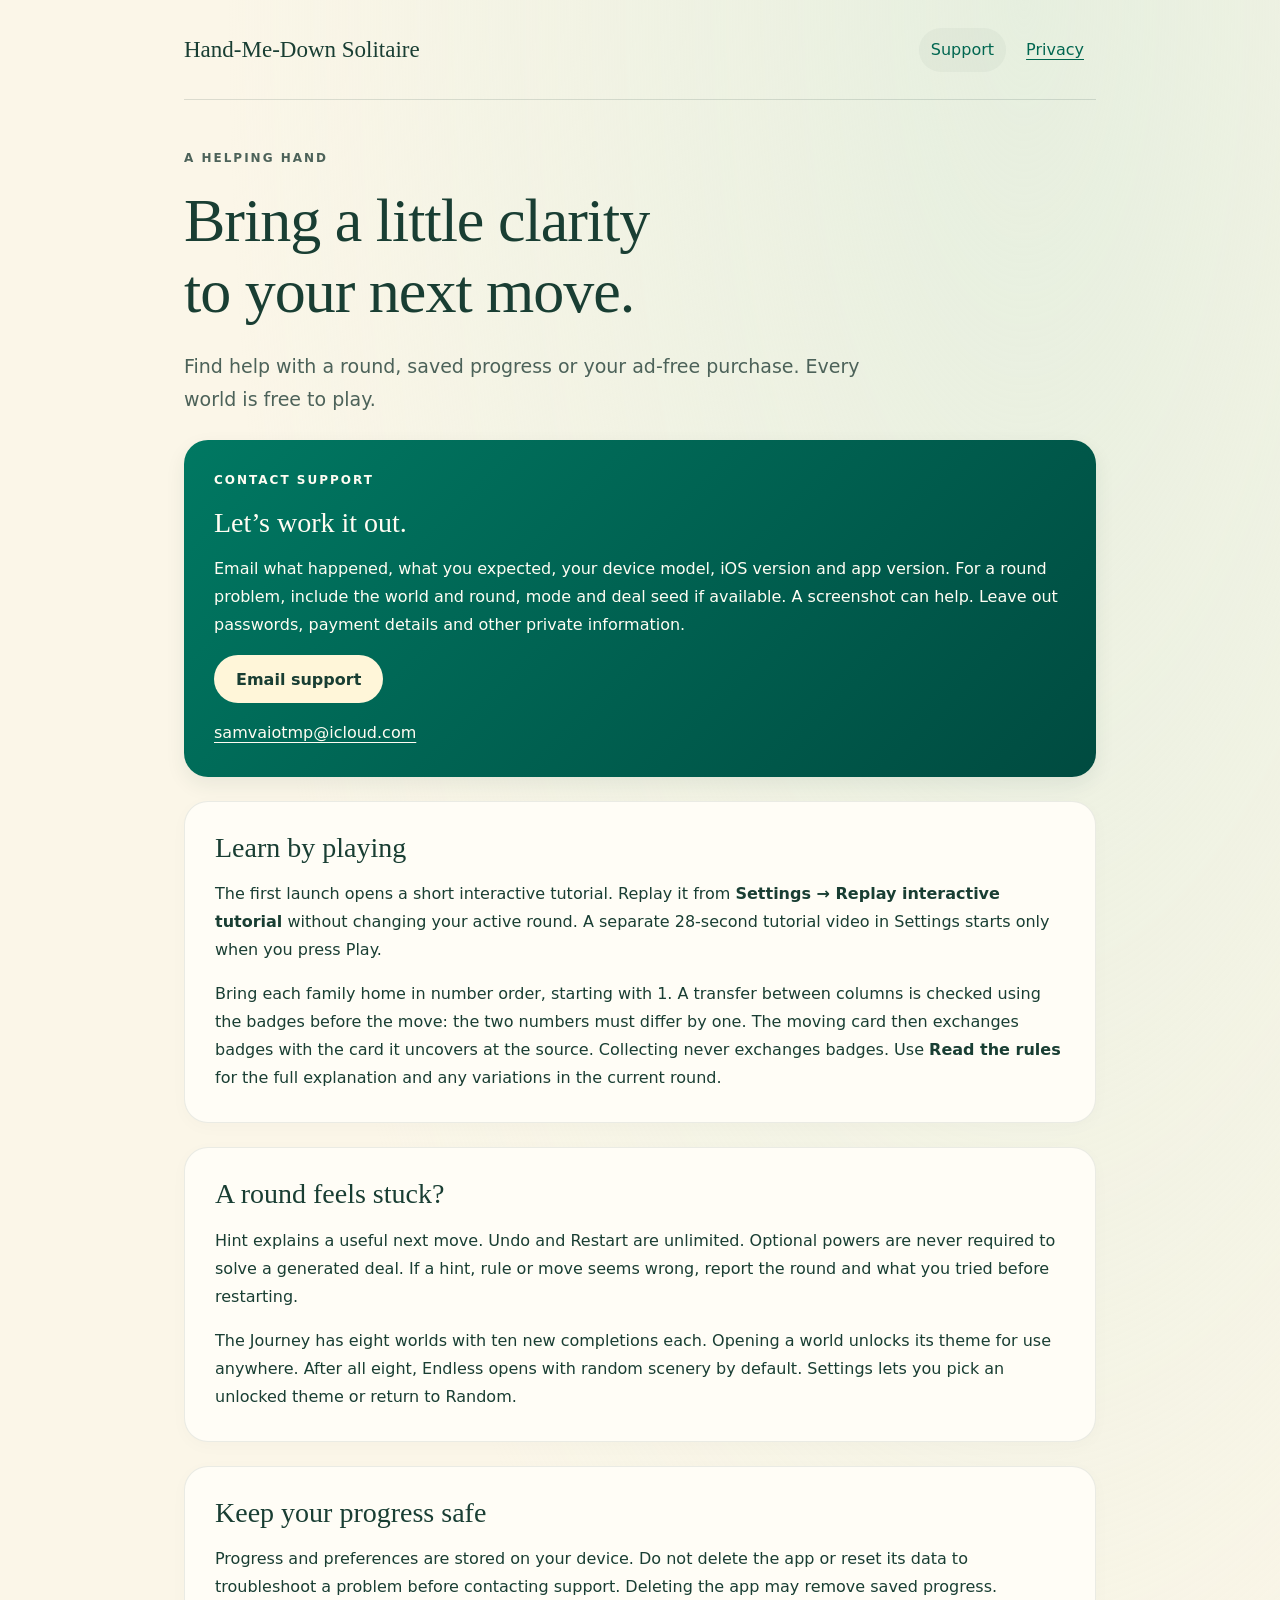
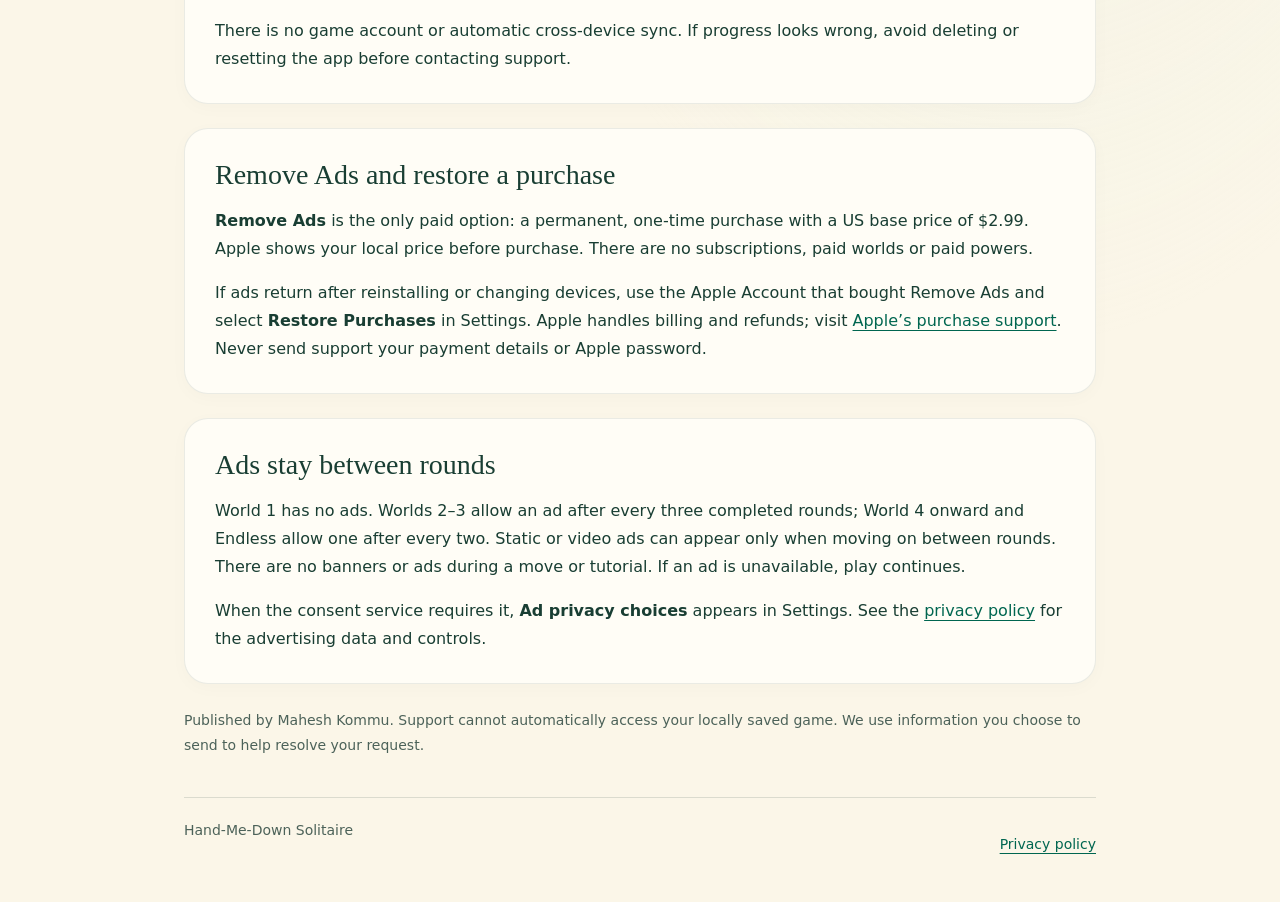
==== index.html @ 232c3b8e "Publish Hand-Me-Down support and privacy pages" ====
<!doctype html>
<html lang="en"><head><meta charset="utf-8"><meta name="viewport" content="width=device-width,initial-scale=1"><title>Support · Hand-Me-Down Solitaire</title><meta name="description" content="Help with Hand-Me-Down Solitaire: rules, saved progress, tutorials, purchases and ad choices."><meta name="theme-color" content="#006650"><link rel="canonical" href="https://samvaio00.github.io/hand-me-down-support/"><link rel="stylesheet" href="site.css"></head><body><a class="skip" href="#main">Skip to content</a><div class="shell"><header><a class="brand" href="./">Hand-Me-Down Solitaire</a><nav aria-label="Support pages"><a href="./" aria-current="page">Support</a><a href="privacy.html">Privacy</a></nav></header><main id="main"><p class="eyebrow">A helping hand</p><h1>Bring a little clarity<br>to your next move.</h1><p class="intro">Find help with a round, saved progress or your ad-free purchase. Every world is free to play.</p>
<section class="hero" aria-labelledby="contact"><p class="eyebrow">Contact support</p><h2 id="contact">Let’s work it out.</h2><p>Email what happened, what you expected, your device model, iOS version and app version. For a round problem, include the world and round, mode and deal seed if available. A screenshot can help. Leave out passwords, payment details and other private information.</p><a class="button" href="mailto:samvaiotmp@icloud.com?subject=Hand-Me-Down%20Solitaire%20support">Email support</a><p style="margin-top:16px;margin-bottom:0"><a href="mailto:samvaiotmp@icloud.com">samvaiotmp@icloud.com</a></p></section>
<section class="card"><h2>Learn by playing</h2><p>The first launch opens a short interactive tutorial. Replay it from <strong>Settings → Replay interactive tutorial</strong> without changing your active round. A separate 28-second tutorial video in Settings starts only when you press Play.</p><p>Bring each family home in number order, starting with 1. A transfer between columns is checked using the badges before the move: the two numbers must differ by one. The moving card then exchanges badges with the card it uncovers at the source. Collecting never exchanges badges. Use <strong>Read the rules</strong> for the full explanation and any variations in the current round.</p></section>
<section class="card"><h2>A round feels stuck?</h2><p>Hint explains a useful next move. Undo and Restart are unlimited. Optional powers are never required to solve a generated deal. If a hint, rule or move seems wrong, report the round and what you tried before restarting.</p><p>The Journey has eight worlds with ten new completions each. Opening a world unlocks its theme for use anywhere. After all eight, Endless opens with random scenery by default. Settings lets you pick an unlocked theme or return to Random.</p></section>
<section class="card"><h2>Keep your progress safe</h2><p>Progress and preferences are stored on your device. Do not delete the app or reset its data to troubleshoot a problem before contacting support. Deleting the app may remove saved progress.</p><p>There is no game account or automatic cross-device sync. If progress looks wrong, avoid deleting or resetting the app before contacting support.</p></section>
<section class="card"><h2>Remove Ads and restore a purchase</h2><p><strong>Remove Ads</strong> is the only paid option: a permanent, one-time purchase with a US base price of $2.99. Apple shows your local price before purchase. There are no subscriptions, paid worlds or paid powers.</p><p>If ads return after reinstalling or changing devices, use the Apple Account that bought Remove Ads and select <strong>Restore Purchases</strong> in Settings. Apple handles billing and refunds; visit <a href="https://reportaproblem.apple.com/">Apple’s purchase support</a>. Never send support your payment details or Apple password.</p></section>
<section class="card"><h2>Ads stay between rounds</h2><p>World 1 has no ads. Worlds 2–3 allow an ad after every three completed rounds; World 4 onward and Endless allow one after every two. Static or video ads can appear only when moving on between rounds. There are no banners or ads during a move or tutorial. If an ad is unavailable, play continues.</p><p>When the consent service requires it, <strong>Ad privacy choices</strong> appears in Settings. See the <a href="privacy.html#advertising">privacy policy</a> for the advertising data and controls.</p></section>
<p class="note">Published by Mahesh Kommu. Support cannot automatically access your locally saved game. We use information you choose to send to help resolve your request.</p></main><footer><span>Hand-Me-Down Solitaire</span><a href="privacy.html">Privacy policy</a></footer></div></body></html>
---- site.css ----
:root{color-scheme:light;--ink:#193e33;--muted:#4c6259;--paper:#fbf6e8;--green:#006650;--line:#193e3324;font-family:system-ui,-apple-system,BlinkMacSystemFont,'Segoe UI',sans-serif;color:var(--ink);background:var(--paper)}*{box-sizing:border-box}body{margin:0;background:radial-gradient(ellipse at 80% 0,#e6efdf 0,transparent 55%),var(--paper);min-height:100vh}a{color:var(--green);text-underline-offset:4px;overflow-wrap:anywhere}a:focus-visible,summary:focus-visible{outline:3px solid #936710;outline-offset:4px}.skip{position:absolute;top:-80px;left:20px;padding:12px;background:white}.skip:focus{top:12px}.shell{max-width:960px;margin:auto;padding:0 24px}header{display:flex;justify-content:space-between;align-items:center;gap:20px;border-bottom:1px solid var(--line);min-height:100px}.brand{font-family:Georgia,serif;font-size:23px;text-decoration:none;color:var(--ink)}nav{display:flex;gap:8px}nav a{display:inline-flex;align-items:center;min-height:44px;padding:8px 12px;border-radius:24px}nav a[aria-current=page]{background:#193e330a;text-decoration:none}main{padding:48px 0 24px}.eyebrow{text-transform:uppercase;letter-spacing:2px;font-size:12px;font-weight:650;color:var(--muted)}h1,h2{font-family:Georgia,serif;font-weight:400;line-height:1.15}h1{font-size:clamp(38px,7vw,62px);max-width:760px;margin:12px 0 22px;letter-spacing:-1px}h2{font-size:28px;margin:0 0 16px}p,li{line-height:1.75;font-size:16px}p{margin:0 0 16px}.intro{font-size:19px;color:var(--muted);max-width:700px}.hero,.card{border-radius:24px;padding:30px;margin:24px 0}.hero{background:linear-gradient(135deg,#007862,#004b40);color:#fffdf3;box-shadow:0 8px 20px #193e3314}.hero .eyebrow,.hero a{color:#fffdf3}.button{display:inline-flex;align-items:center;justify-content:center;min-height:48px;padding:12px 22px;background:#fff6d9;color:#193e33!important;text-decoration:none;border-radius:28px;font-weight:650}.card{background:#fffdf6;border:1px solid #193e3317;box-shadow:0 4px 18px #193e3306}.card>:last-child{margin-bottom:0}.contents{display:flex;flex-wrap:wrap;gap:4px 18px;margin:28px 0}.contents a{display:inline-flex;align-items:center;min-height:44px}.note{font-size:14px;color:var(--muted)}li{margin:7px 0}footer{padding:24px 0 36px;display:flex;justify-content:space-between;gap:16px;border-top:1px solid var(--line);color:var(--muted);font-size:14px}footer a{min-height:44px;display:inline-flex;align-items:center}section[id]{scroll-margin-top:24px}@media(max-width:600px){header{flex-wrap:wrap;gap:4px;padding:18px 0}.brand{font-size:21px}nav a{padding:8px 10px}main{padding-top:30px}.card,.hero{padding:24px 20px}footer{flex-direction:column;gap:0}}
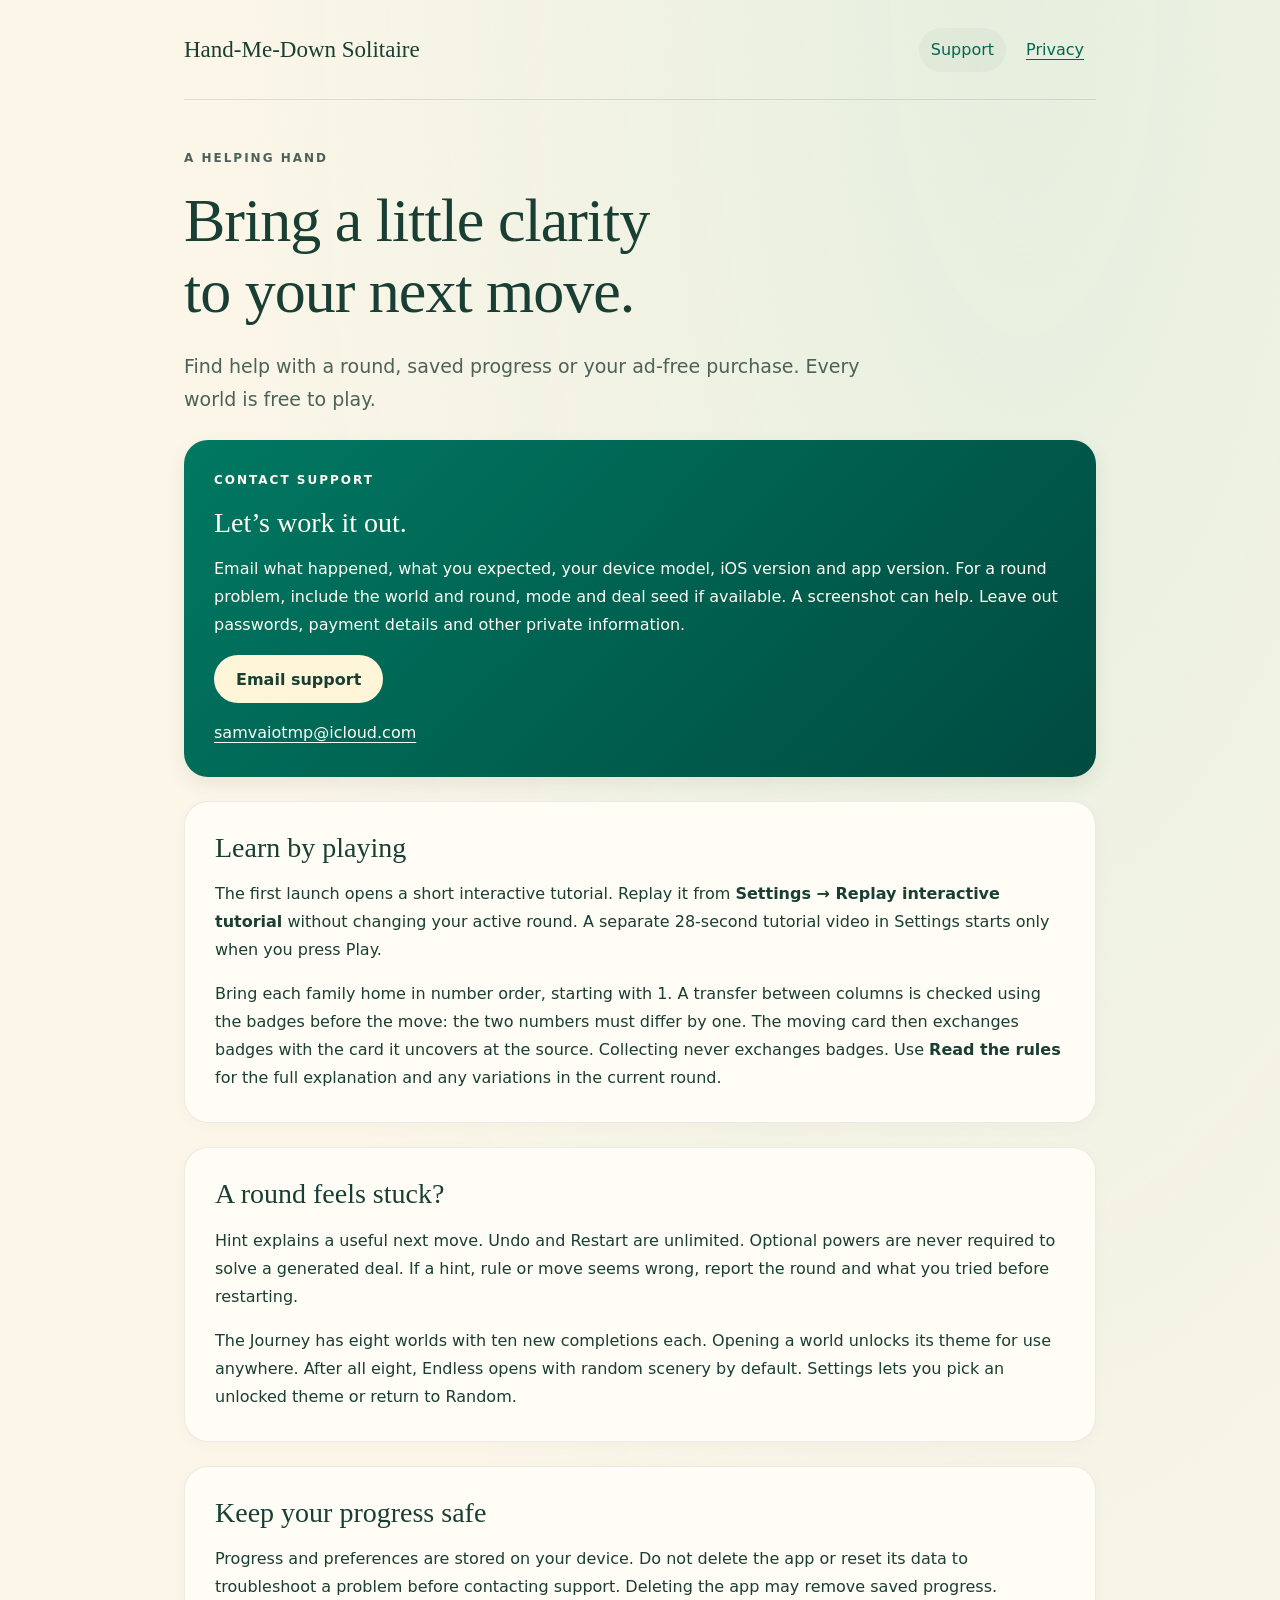
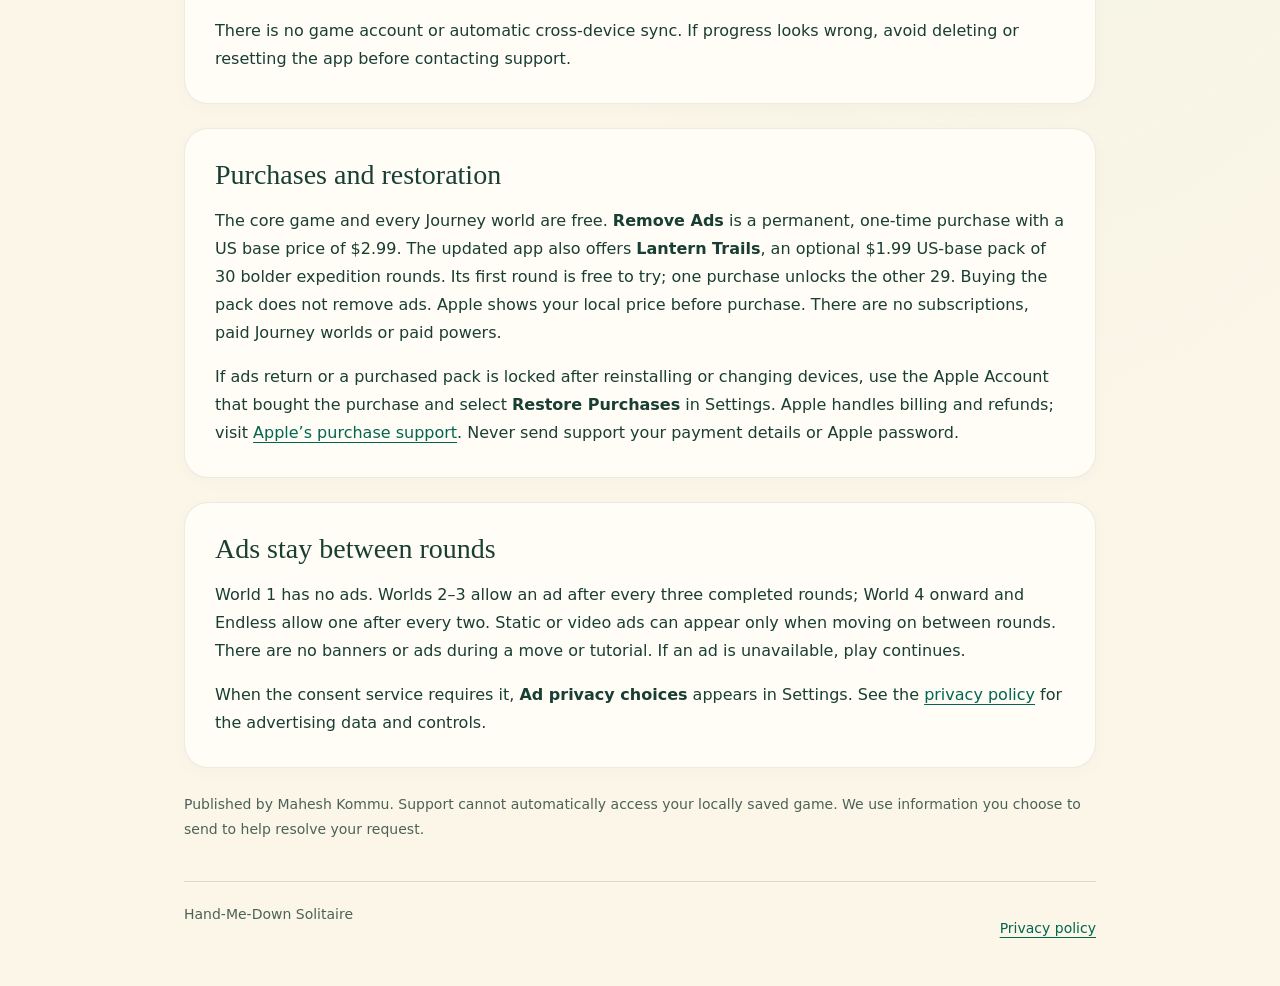
==== commit 4cac7e65: "Document optional expedition packs and purchase restoration" ====
--- a/index.html
+++ b/index.html
@@ -4,6 +4,6 @@
 <section class="card"><h2>Learn by playing</h2><p>The first launch opens a short interactive tutorial. Replay it from <strong>Settings → Replay interactive tutorial</strong> without changing your active round. A separate 28-second tutorial video in Settings starts only when you press Play.</p><p>Bring each family home in number order, starting with 1. A transfer between columns is checked using the badges before the move: the two numbers must differ by one. The moving card then exchanges badges with the card it uncovers at the source. Collecting never exchanges badges. Use <strong>Read the rules</strong> for the full explanation and any variations in the current round.</p></section>
 <section class="card"><h2>A round feels stuck?</h2><p>Hint explains a useful next move. Undo and Restart are unlimited. Optional powers are never required to solve a generated deal. If a hint, rule or move seems wrong, report the round and what you tried before restarting.</p><p>The Journey has eight worlds with ten new completions each. Opening a world unlocks its theme for use anywhere. After all eight, Endless opens with random scenery by default. Settings lets you pick an unlocked theme or return to Random.</p></section>
 <section class="card"><h2>Keep your progress safe</h2><p>Progress and preferences are stored on your device. Do not delete the app or reset its data to troubleshoot a problem before contacting support. Deleting the app may remove saved progress.</p><p>There is no game account or automatic cross-device sync. If progress looks wrong, avoid deleting or resetting the app before contacting support.</p></section>
-<section class="card"><h2>Remove Ads and restore a purchase</h2><p><strong>Remove Ads</strong> is the only paid option: a permanent, one-time purchase with a US base price of $2.99. Apple shows your local price before purchase. There are no subscriptions, paid worlds or paid powers.</p><p>If ads return after reinstalling or changing devices, use the Apple Account that bought Remove Ads and select <strong>Restore Purchases</strong> in Settings. Apple handles billing and refunds; visit <a href="https://reportaproblem.apple.com/">Apple’s purchase support</a>. Never send support your payment details or Apple password.</p></section>
+<section class="card"><h2>Purchases and restoration</h2><p>The core game and every Journey world are free. <strong>Remove Ads</strong> is a permanent, one-time purchase with a US base price of $2.99. The updated app also offers <strong>Lantern Trails</strong>, an optional $1.99 US-base pack of 30 bolder expedition rounds. Its first round is free to try; one purchase unlocks the other 29. Buying the pack does not remove ads. Apple shows your local price before purchase. There are no subscriptions, paid Journey worlds or paid powers.</p><p>If ads return or a purchased pack is locked after reinstalling or changing devices, use the Apple Account that bought the purchase and select <strong>Restore Purchases</strong> in Settings. Apple handles billing and refunds; visit <a href="https://reportaproblem.apple.com/">Apple’s purchase support</a>. Never send support your payment details or Apple password.</p></section>
 <section class="card"><h2>Ads stay between rounds</h2><p>World 1 has no ads. Worlds 2–3 allow an ad after every three completed rounds; World 4 onward and Endless allow one after every two. Static or video ads can appear only when moving on between rounds. There are no banners or ads during a move or tutorial. If an ad is unavailable, play continues.</p><p>When the consent service requires it, <strong>Ad privacy choices</strong> appears in Settings. See the <a href="privacy.html#advertising">privacy policy</a> for the advertising data and controls.</p></section>
 <p class="note">Published by Mahesh Kommu. Support cannot automatically access your locally saved game. We use information you choose to send to help resolve your request.</p></main><footer><span>Hand-Me-Down Solitaire</span><a href="privacy.html">Privacy policy</a></footer></div></body></html>
